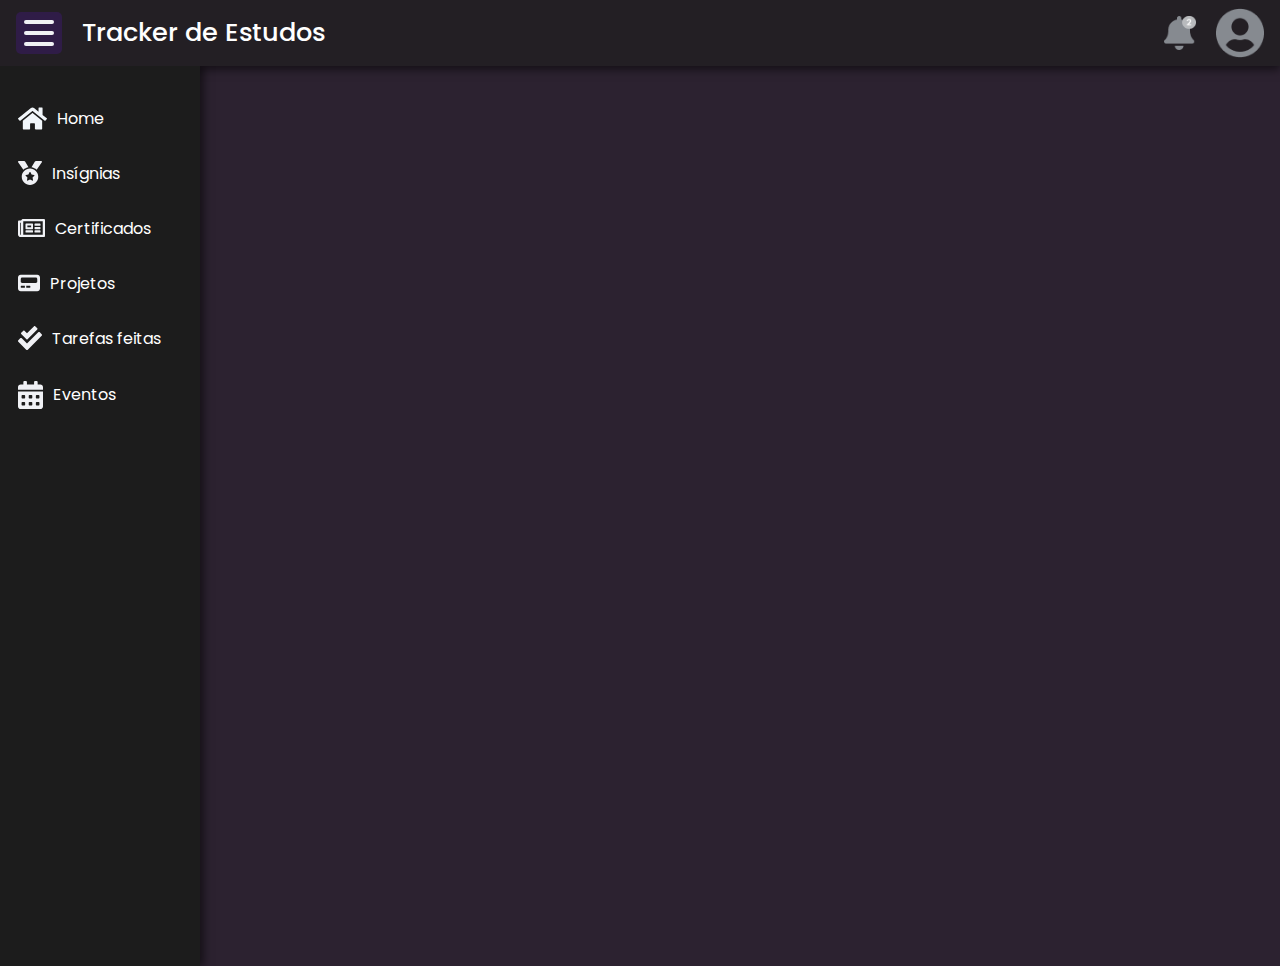
==== index.html @ 803b731a "nav e aside feitos" ====
<!DOCTYPE html>
<html lang="pt-br">

<head>
    <meta charset="UTF-8">
    <meta name="viewport" content="width=device-width, initial-scale=1.0">
    <link rel="stylesheet" href="global.css">
    <link rel="shortcut icon" href="src/assets/img/check-double-solid 1.svg" type="image/x-icon">
    <title>Tracker de Estudos</title>
</head>

<body>
    <header>
        <div class="left">
            <button id="toggleButton"><img src="src/assets/img/menu.svg" alt=""></button>
            <h1>Tracker de Estudos</h1>
        </div>
        <div class="right">
            <img class="notificacao" src="src/assets/img/icon-notificacao.png" alt="sino icon">
            <img class="profile" src="src/assets/img/user-circle-solid 1.png" alt="profile foto">
        </div>

    </header>
    <main>
        <aside class="sidebar">
            <nav>
                <ul>
                    <li><a href="#"><img src="src/assets/img/home-solid 1.svg" alt=""><span>Home</span></a></li>
                    <li><a href="#"><img src="src/assets/img/icon-insignias.svg" alt=""><span>Insígnias</span></a></li>
                    <li><a href="#"><img src="src/assets/img/newspaper-regular 1.svg"
                                alt=""><span>Certificados</span></a></li>
                    <li><a href="#"><img src="src/assets/img/pager-solid 1.svg" alt=""><span>Projetos</span></a></li>
                    <li><a href="#"><img src="src/assets/img/check-double-solid 1.svg" alt=""><span>Tarefas
                                feitas</span></a></li>
                    <li><a href="#"><img src="src/assets/img/calendar-alt-solid 1.svg" alt=""><span>Eventos</span></a>
                    </li>
                </ul>
            </nav>
        </aside>

        <div class="content">

        </div>
    </main>


    <script src="main.js"></script>
</body>

</html>
---- global.css ----
@import url('https://fonts.googleapis.com/css2?family=Poppins:ital,wght@0,100;0,200;0,300;0,400;0,500;0,600;0,700;0,800;0,900;1,100;1,200;1,300;1,400;1,500;1,600;1,700;1,800;1,900&family=Sora:wght@100..800&display=swap');

@import url('style.css');

* {
    margin: 0;
    padding: 0;
    box-sizing: border-box;
}

body {
    display: flex;
    flex-direction: column;
    width: 100%;
    height: 100%;
    color: rgb(255, 255, 255);
    font-family: "Poppins", serif;
    overflow: hidden;
    background-color: rgb(44, 34, 48);
}

main {
    flex: 1;
    overflow-y: auto;
}
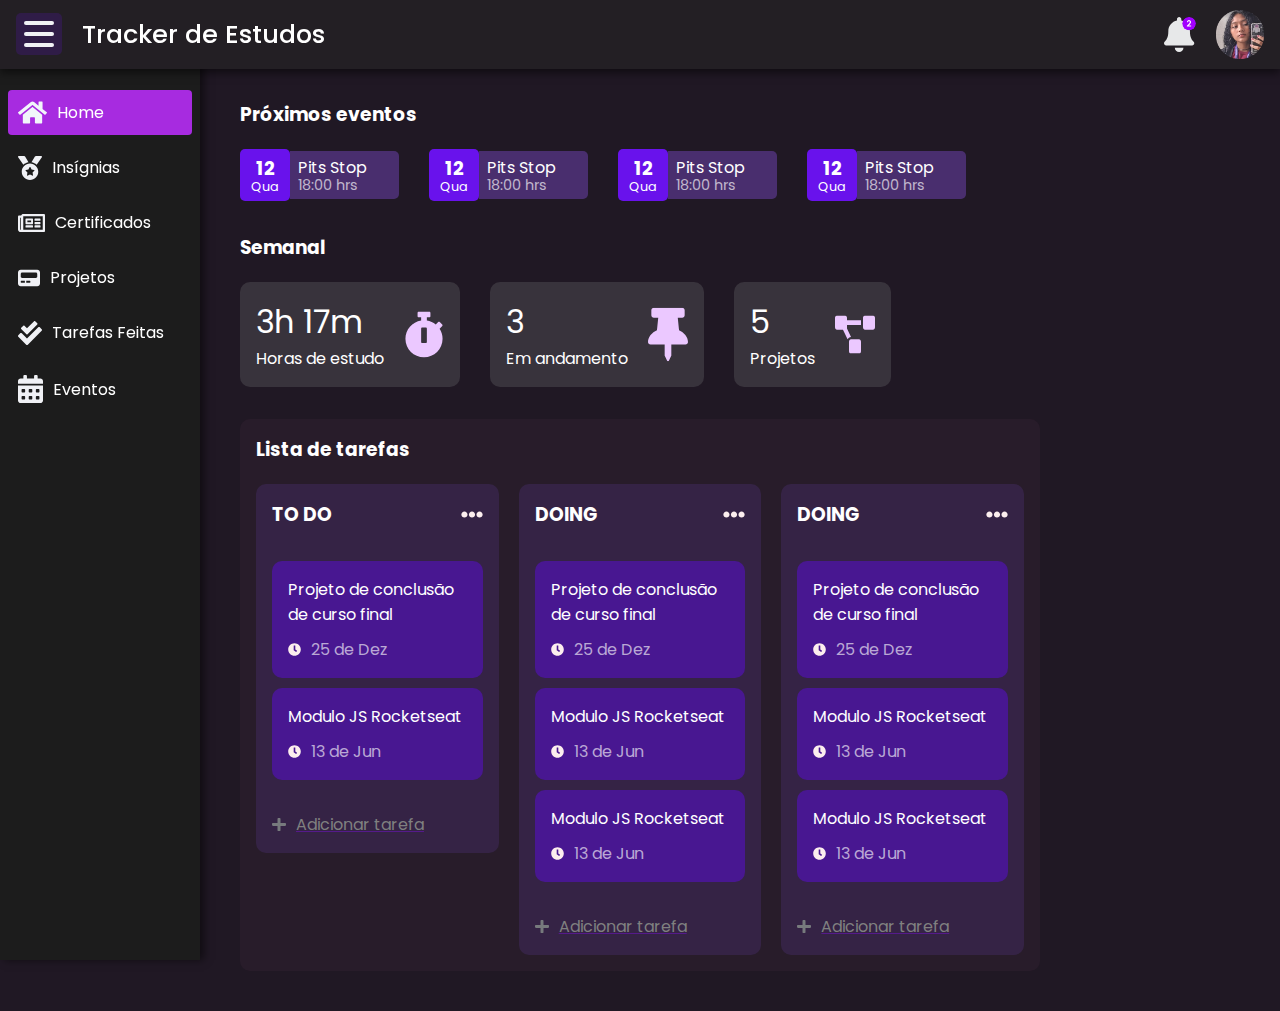
==== commit 23e5cd7c: "Estatico home left feitos" ====
--- a/index.html
+++ b/index.html
@@ -16,29 +16,206 @@
             <h1>Tracker de Estudos</h1>
         </div>
         <div class="right">
-            <img class="notificacao" src="src/assets/img/icon-notificacao.png" alt="sino icon">
-            <img class="profile" src="src/assets/img/user-circle-solid 1.png" alt="profile foto">
+            <img class="notificacao" src="src/assets/img/bell-solid 1.svg" alt="sino icon">
+            <img class="profile" src="src/assets/img/foto-minha.png" alt="profile foto">
         </div>
 
     </header>
     <main>
         <aside class="sidebar">
             <nav>
-                <ul>
-                    <li><a href="#"><img src="src/assets/img/home-solid 1.svg" alt=""><span>Home</span></a></li>
-                    <li><a href="#"><img src="src/assets/img/icon-insignias.svg" alt=""><span>Insígnias</span></a></li>
-                    <li><a href="#"><img src="src/assets/img/newspaper-regular 1.svg"
-                                alt=""><span>Certificados</span></a></li>
-                    <li><a href="#"><img src="src/assets/img/pager-solid 1.svg" alt=""><span>Projetos</span></a></li>
-                    <li><a href="#"><img src="src/assets/img/check-double-solid 1.svg" alt=""><span>Tarefas
-                                feitas</span></a></li>
-                    <li><a href="#"><img src="src/assets/img/calendar-alt-solid 1.svg" alt=""><span>Eventos</span></a>
-                    </li>
-                </ul>
+              <ul>
+                <li><a href="index.html"><img src="src/assets/img/home-solid 1.svg" alt=""><span>Home</span></a></li>
+                <li><a href="src/pages/insignias/insignias.html"><img src="src/assets/img/icon-insignias.svg" alt=""><span>Insígnias</span></a></li>
+                <li><a href="src/pages/certificates/certificados.html"><img src="src/assets/img/newspaper-regular 1.svg" alt=""><span>Certificados</span></a></li>
+                <li><a href="src/pages/projetos/projetos.html"><img src="src/assets/img/pager-solid 1.svg" alt=""><span>Projetos</span></a></li>
+                <li><a href="src/pages/tarefas/tarefas.html"><img src="src/assets/img/check-double-solid 1.svg" alt=""><span>Tarefas Feitas</span></a></li>
+                <li><a href="src/pages/eventos/eventos.html"><img src="src/assets/img/calendar-alt-solid 1.svg" alt=""><span>Eventos</span></a></li>
+              </ul>
             </nav>
-        </aside>
-
-        <div class="content">
+          </aside>
+          
+
+        <div class="container">
+
+            <div class="container_left">
+                <div class="proximos_eventos">
+                    <h3>Próximos eventos</h3>
+                    <div class="proximos_eventos_container">
+                        <div class="proximo_evento">
+                            <div class="data">
+                                <h3>12</h3>
+                                <p class="nome">Qua</p>
+                            </div>
+                            <div class="descricao_evento">
+                                <p class="nome_evento">Pits Stop</p>
+                                <p class="horario">18:00 hrs</p>
+                            </div>
+                        </div>
+                        <div class="proximo_evento">
+                            <div class="data">
+                                <h3>12</h3>
+                                <p class="nome">Qua</p>
+                            </div>
+                            <div class="descricao_evento">
+                                <p class="nome_evento">Pits Stop</p>
+                                <p class="horario">18:00 hrs</p>
+                            </div>
+                        </div>
+                        <div class="proximo_evento">
+                            <div class="data">
+                                <h3>12</h3>
+                                <p class="nome">Qua</p>
+                            </div>
+                            <div class="descricao_evento">
+                                <p class="nome_evento">Pits Stop</p>
+                                <p class="horario">18:00 hrs</p>
+                            </div>
+                        </div>
+                        <div class="proximo_evento">
+                            <div class="data">
+                                <h3>12</h3>
+                                <p class="nome">Qua</p>
+                            </div>
+                            <div class="descricao_evento">
+                                <p class="nome_evento">Pits Stop</p>
+                                <p class="horario">18:00 hrs</p>
+                            </div>
+                        </div>
+                    </div>
+
+                </div>
+                <div class="tracker_semanal">
+                    <h3>Semanal</h3>
+                    <div class="tracker_semanal_container">
+                        <div class="horas_estudo">
+                            <div class="descricao">
+                                <p class="quantidade">3h 17m</p>
+                                <p class="descricao">Horas de estudo</p>
+                            </div>
+                            <img src="src/assets/img/stopwatch-solid 1.svg" alt="">
+                        </div>
+                        <div class="em_andamento">
+                            <div class="descricao">
+                                <p class="quantidade">3</p>
+                                <p class="descricao">Em andamento</p>
+                            </div>
+                            <img src="src/assets/img/thumbtack-solid 1.svg" alt="">
+                        </div>
+                        <div class="projetos">
+                            <div class="descricao">
+                                <p class="quantidade">5</p>
+                                <p class="descricao">Projetos</p>
+                            </div>
+                            <img src="src/assets/img/project-diagram-solid 1.svg" alt="">
+                        </div>
+                    </div>
+                </div>
+                <div class="lista_tarefas">
+                    <h3>Lista de tarefas</h3>
+                    <div class="lista_tarefas_container">
+                        <div class="lista_tarefas_collun">
+                            <div class="barra_superior">
+                                <h3>TO DO</h3>
+                                <img src="src/assets/img/ellipsis-h-solid 1.svg" alt="">
+                            </div>
+                            <div class="to_do_itens">
+                                <div class="to_do_item">
+                                    <p>Projeto de conclusão de curso final</p>
+                                    <div class="tempo">
+                                        <img src="src/assets/img/clock-solid 1.svg" alt="">
+                                        <p class="data">25 de Dez</p>
+                                    </div>
+                                </div>
+                                <div class="to_do_item">
+                                    <p>Modulo JS Rocketseat</p>
+                                    <div class="tempo">
+                                        <img src="src/assets/img/clock-solid 1.svg" alt="">
+                                        <p class="data">13 de Jun</p>
+                                    </div>
+                                </div>
+                            </div>
+                            <div class="barra_inferior">
+                                <a href=""><img src="src/assets/img/plus-solid 1.svg" alt="">
+                                    <p>Adicionar tarefa</p>
+                                </a>
+                            </div>
+                        </div>
+                        <div class="lista_tarefas_collun">
+                            <div class="barra_superior">
+                                <h3>DOING</h3>
+                                <img src="src/assets/img/ellipsis-h-solid 1.svg" alt="">
+                            </div>
+                            <div class="doing_itens">
+                                <div class="doing_item">
+                                    <p>Projeto de conclusão de curso final</p>
+                                    <div class="tempo">
+                                        <img src="src/assets/img/clock-solid 1.svg" alt="">
+                                        <p class="data">25 de Dez</p>
+                                    </div>
+                                </div>
+                                <div class="doing_item">
+                                    <p>Modulo JS Rocketseat</p>
+                                    <div class="tempo">
+                                        <img src="src/assets/img/clock-solid 1.svg" alt="">
+                                        <p class="data">13 de Jun</p>
+                                    </div>
+                                </div>
+                                <div class="doing_item">
+                                    <p>Modulo JS Rocketseat</p>
+                                    <div class="tempo">
+                                        <img src="src/assets/img/clock-solid 1.svg" alt="">
+                                        <p class="data">13 de Jun</p>
+                                    </div>
+                                </div>
+                            </div>
+                            <div class="barra_inferior">
+                                <a href=""><img src="src/assets/img/plus-solid 1.svg" alt="">
+                                    <p>Adicionar tarefa</p>
+                                </a>
+                            </div>
+                        </div>
+                        <div class="lista_tarefas_collun">
+                            <div class="barra_superior">
+                                <h3>DOING</h3>
+                                <img src="src/assets/img/ellipsis-h-solid 1.svg" alt="">
+                            </div>
+                            <div class="done_itens">
+                                <div class="done_item">
+                                    <p>Projeto de conclusão de curso final</p>
+                                    <div class="tempo">
+                                        <img src="src/assets/img/clock-solid 1.svg" alt="">
+                                        <p class="data">25 de Dez</p>
+                                    </div>
+                                </div>
+                                <div class="done_item">
+                                    <p>Modulo JS Rocketseat</p>
+                                    <div class="tempo">
+                                        <img src="src/assets/img/clock-solid 1.svg" alt="">
+                                        <p class="data">13 de Jun</p>
+                                    </div>
+                                </div>
+                                <div class="done_item">
+                                    <p>Modulo JS Rocketseat</p>
+                                    <div class="tempo">
+                                        <img src="src/assets/img/clock-solid 1.svg" alt="">
+                                        <p class="data">13 de Jun</p>
+                                    </div>
+                                </div>
+                            </div>
+                            <div class="barra_inferior">
+                                <a href=""><img src="src/assets/img/plus-solid 1.svg" alt="">
+                                    <p>Adicionar tarefa</p>
+                                </a>
+                            </div>
+                        </div>
+                    </div>
+                </div>
+            </div>
+
+            <div class="container_right">
+
+            </div>
 
         </div>
     </main>
--- a/global.css
+++ b/global.css
@@ -15,11 +15,30 @@
     height: 100%;
     color: rgb(255, 255, 255);
     font-family: "Poppins", serif;
-    overflow: hidden;
-    background-color: rgb(44, 34, 48);
+    overflow-x: hidden;
+    background-color: rgb(32, 24, 36);
 }
 
 main {
-    flex: 1;
+    display: flex;
     overflow-y: auto;
+}
+
+
+::-webkit-scrollbar {
+    width: 12px;
+    height: 12px;
+}
+
+::-webkit-scrollbar-track {
+    background: #8910c97b;
+    border-radius: 10px;
+}
+
+/* Personaliza o "thumb" (botão) da barra de rolagem */
+::-webkit-scrollbar-thumb {
+    background: #663d84a3;
+    /* Cor do botão */
+    border-radius: 10px;
+    /* Arredondar os cantos do botão */
 }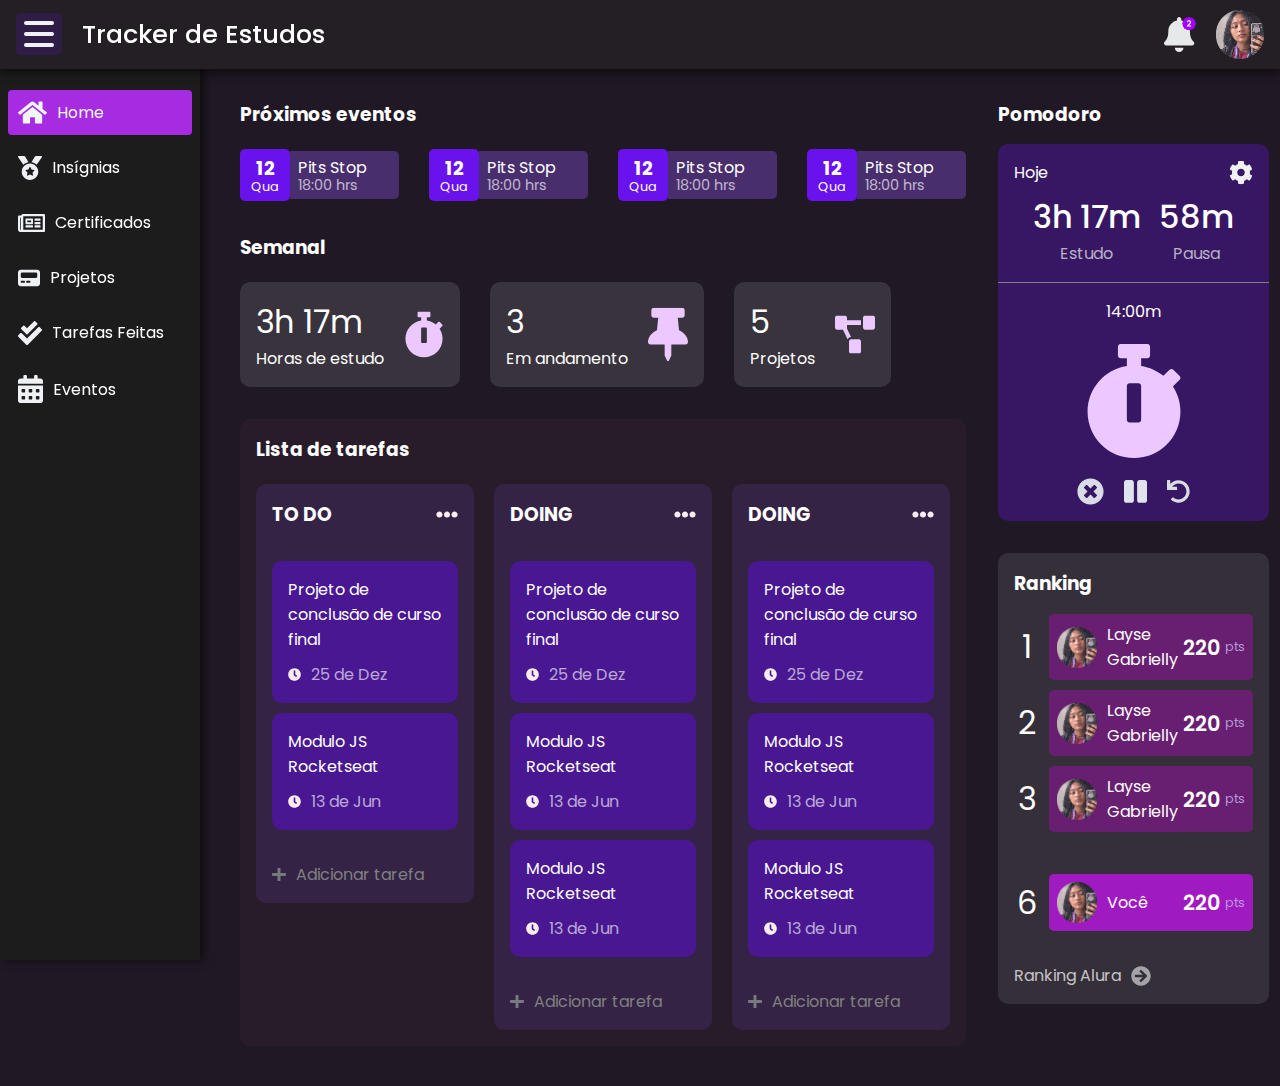
==== commit e84e8140: "vou mudar todo o estilo" ====
--- a/index.html
+++ b/index.html
@@ -24,17 +24,23 @@
     <main>
         <aside class="sidebar">
             <nav>
-              <ul>
-                <li><a href="index.html"><img src="src/assets/img/home-solid 1.svg" alt=""><span>Home</span></a></li>
-                <li><a href="src/pages/insignias/insignias.html"><img src="src/assets/img/icon-insignias.svg" alt=""><span>Insígnias</span></a></li>
-                <li><a href="src/pages/certificates/certificados.html"><img src="src/assets/img/newspaper-regular 1.svg" alt=""><span>Certificados</span></a></li>
-                <li><a href="src/pages/projetos/projetos.html"><img src="src/assets/img/pager-solid 1.svg" alt=""><span>Projetos</span></a></li>
-                <li><a href="src/pages/tarefas/tarefas.html"><img src="src/assets/img/check-double-solid 1.svg" alt=""><span>Tarefas Feitas</span></a></li>
-                <li><a href="src/pages/eventos/eventos.html"><img src="src/assets/img/calendar-alt-solid 1.svg" alt=""><span>Eventos</span></a></li>
-              </ul>
+                <ul>
+                    <li><a href="index.html"><img src="src/assets/img/home-solid 1.svg" alt=""><span>Home</span></a>
+                    </li>
+                    <li><a href="src/pages/insignias/insignias.html"><img src="src/assets/img/icon-insignias.svg"
+                                alt=""><span>Insígnias</span></a></li>
+                    <li><a href="src/pages/certificates/certificados.html"><img
+                                src="src/assets/img/newspaper-regular 1.svg" alt=""><span>Certificados</span></a></li>
+                    <li><a href="src/pages/projects/projetos.html"><img src="src/assets/img/pager-solid 1.svg"
+                                alt=""><span>Projetos</span></a></li>
+                    <li><a href="src/pages/tarefas/tarefas.html"><img src="src/assets/img/check-double-solid 1.svg"
+                                alt=""><span>Tarefas Feitas</span></a></li>
+                    <li><a href="src/pages/eventos/eventos.html"><img src="src/assets/img/calendar-alt-solid 1.svg"
+                                alt=""><span>Eventos</span></a></li>
+                </ul>
             </nav>
-          </aside>
-          
+        </aside>
+
 
         <div class="container">
 
@@ -214,7 +220,93 @@
             </div>
 
             <div class="container_right">
-
+                <div class="pomodoro">
+                    <h3>Pomodoro</h3>
+                    <div class="pomodoro_container">
+                        <div class="pomodoro_estatisticas">
+                            <div class="pomodoro_estatisticas_barra">
+                                <p>Hoje</p>
+                                <img src="src/assets/img/cog-solid 1.svg" alt="">
+                            </div>
+                            <div class="numeros">
+                                <div class="estudo">
+                                    <p>3h 17m</p>
+                                    <p>Estudo</p>
+                                </div>
+                                <div class="pausa">
+                                    <p>58m</p>
+                                    <p>Pausa</p>
+                                </div>
+                            </div>
+                        </div>
+                        <div class="pomodoro_cronometro">
+                            <p>14:00m</p>
+                            <img class="pomodoro_cronometro_img" src="src/assets/img/stopwatch-solid 1.svg" alt="">
+                            <div class="pomodoro_cronometro_controles">
+                                <img src="src/assets/img/stop.svg" alt="">
+                                <img src="src/assets/img/pause-solid 1.svg" alt="">
+                                <img src="src/assets/img/undo-solid 1.svg" alt="">
+                            </div>
+                        </div>
+                    </div>
+                </div>
+
+                <div class="ranking">
+                    <h3>Ranking</h3>
+                    <div class="ranking_itens">
+                        <div class="ranking_item">
+                            <p class="colocacao">1</p>
+                            <div class="ranking_item_descricao">
+                                <div class="ranking_item_descricao_perfil">
+                                    <img src="src/assets/img/foto-minha.png" alt="">
+                                    <p>Layse Gabrielly</p>
+                                </div>
+                                <div class="pontuacao">
+                                    <p class="pontos">220 </p><span>pts</span>
+                                </div>
+                            </div>
+                        </div>
+                        <div class="ranking_item">
+                            <p class="colocacao">2</p>
+                            <div class="ranking_item_descricao">
+                                <div class="ranking_item_descricao_perfil">
+                                    <img src="src/assets/img/foto-minha.png" alt="">
+                                    <p>Layse Gabrielly</p>
+                                </div>
+                                <div class="pontuacao">
+                                    <p class="pontos">220 </p><span>pts</span>
+                                </div>
+                            </div>
+                        </div>
+                        <div class="ranking_item">
+                            <p class="colocacao">3</p>
+                            <div class="ranking_item_descricao">
+                                <div class="ranking_item_descricao_perfil">
+                                    <img src="src/assets/img/foto-minha.png" alt="">
+                                    <p>Layse Gabrielly</p>
+                                </div>
+                                <div class="pontuacao">
+                                    <p class="pontos">220 </p><span>pts</span>
+                                </div>
+                            </div>
+                        </div>
+
+                        <div class="ranking_item ranking_pessoal">
+                            <p class="colocacao">6</p>
+                            <div class="ranking_item_descricao">
+                                <div class="ranking_item_descricao_perfil">
+                                    <img src="src/assets/img/foto-minha.png" alt="">
+                                    <p>Você</p>
+                                </div>
+                                <div class="pontuacao">
+                                    <p class="pontos">220 </p><span>pts</span>
+                                </div>
+                            </div>
+                        </div>
+                    </div>
+
+                    <a class="ranking_outro" href="">Ranking Alura <img src="src/assets/img/arrow-circle-right-solid 1.svg" alt=""></a>
+                </div>
             </div>
 
         </div>
--- a/global.css
+++ b/global.css
@@ -17,10 +17,13 @@
     font-family: "Poppins", serif;
     overflow-x: hidden;
     background-color: rgb(32, 24, 36);
+
+    a {
+        text-decoration: none;
+    }
 }
 
 main {
-    display: flex;
     overflow-y: auto;
 }
 
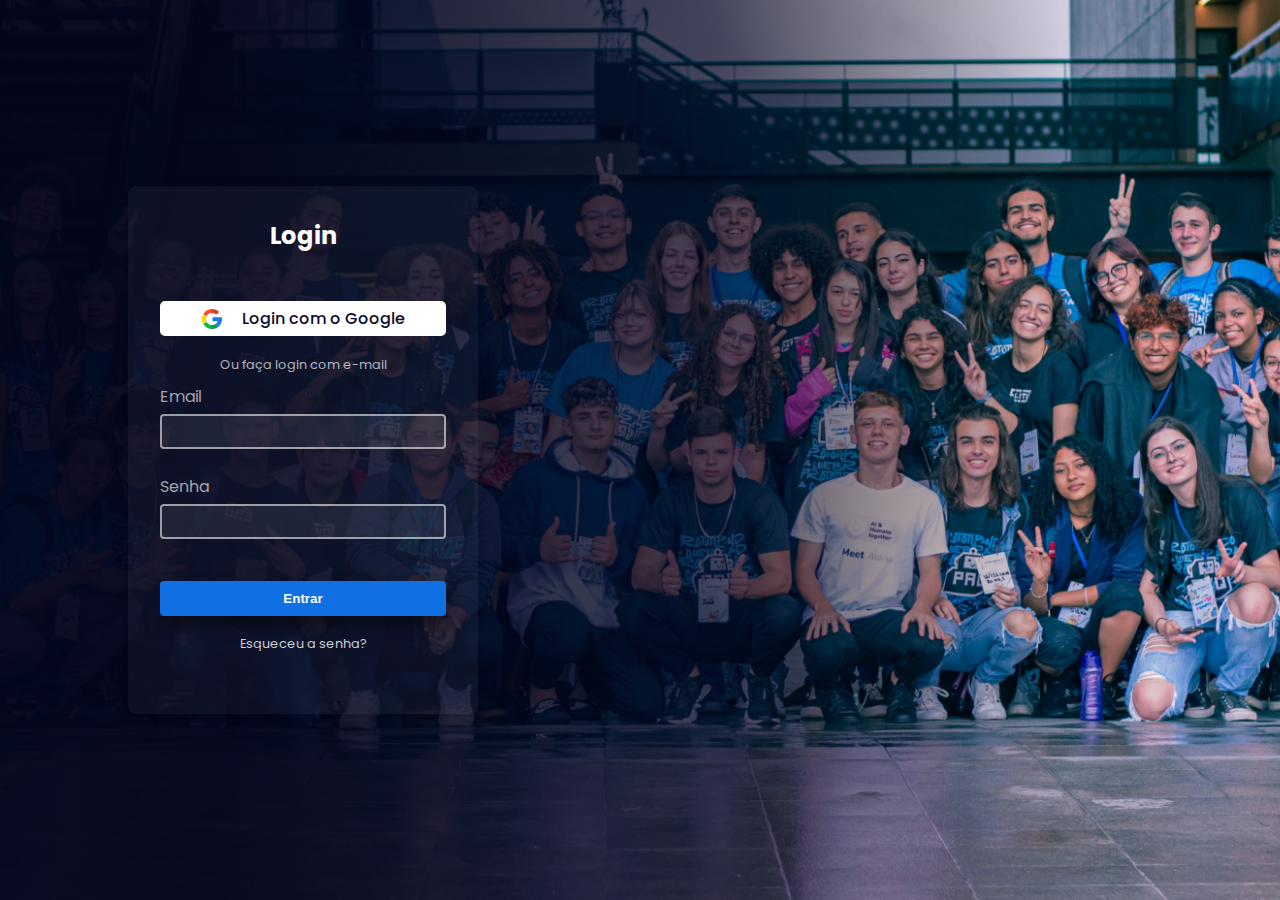
==== commit 81c9560d: "Página de login feita" ====
--- a/index.html
+++ b/index.html
@@ -10,310 +10,28 @@
 </head>
 
 <body>
-    <header>
-        <div class="left">
-            <button id="toggleButton"><img src="src/assets/img/menu.svg" alt=""></button>
-            <h1>Tracker de Estudos</h1>
-        </div>
-        <div class="right">
-            <img class="notificacao" src="src/assets/img/bell-solid 1.svg" alt="sino icon">
-            <img class="profile" src="src/assets/img/foto-minha.png" alt="profile foto">
-        </div>
-
-    </header>
-    <main>
-        <aside class="sidebar">
-            <nav>
-                <ul>
-                    <li><a href="index.html"><img src="src/assets/img/home-solid 1.svg" alt=""><span>Home</span></a>
-                    </li>
-                    <li><a href="src/pages/insignias/insignias.html"><img src="src/assets/img/icon-insignias.svg"
-                                alt=""><span>Insígnias</span></a></li>
-                    <li><a href="src/pages/certificates/certificados.html"><img
-                                src="src/assets/img/newspaper-regular 1.svg" alt=""><span>Certificados</span></a></li>
-                    <li><a href="src/pages/projects/projetos.html"><img src="src/assets/img/pager-solid 1.svg"
-                                alt=""><span>Projetos</span></a></li>
-                    <li><a href="src/pages/tarefas/tarefas.html"><img src="src/assets/img/check-double-solid 1.svg"
-                                alt=""><span>Tarefas Feitas</span></a></li>
-                    <li><a href="src/pages/eventos/eventos.html"><img src="src/assets/img/calendar-alt-solid 1.svg"
-                                alt=""><span>Eventos</span></a></li>
-                </ul>
-            </nav>
-        </aside>
-
-
-        <div class="container">
-
-            <div class="container_left">
-                <div class="proximos_eventos">
-                    <h3>Próximos eventos</h3>
-                    <div class="proximos_eventos_container">
-                        <div class="proximo_evento">
-                            <div class="data">
-                                <h3>12</h3>
-                                <p class="nome">Qua</p>
-                            </div>
-                            <div class="descricao_evento">
-                                <p class="nome_evento">Pits Stop</p>
-                                <p class="horario">18:00 hrs</p>
-                            </div>
-                        </div>
-                        <div class="proximo_evento">
-                            <div class="data">
-                                <h3>12</h3>
-                                <p class="nome">Qua</p>
-                            </div>
-                            <div class="descricao_evento">
-                                <p class="nome_evento">Pits Stop</p>
-                                <p class="horario">18:00 hrs</p>
-                            </div>
-                        </div>
-                        <div class="proximo_evento">
-                            <div class="data">
-                                <h3>12</h3>
-                                <p class="nome">Qua</p>
-                            </div>
-                            <div class="descricao_evento">
-                                <p class="nome_evento">Pits Stop</p>
-                                <p class="horario">18:00 hrs</p>
-                            </div>
-                        </div>
-                        <div class="proximo_evento">
-                            <div class="data">
-                                <h3>12</h3>
-                                <p class="nome">Qua</p>
-                            </div>
-                            <div class="descricao_evento">
-                                <p class="nome_evento">Pits Stop</p>
-                                <p class="horario">18:00 hrs</p>
-                            </div>
-                        </div>
-                    </div>
-
-                </div>
-                <div class="tracker_semanal">
-                    <h3>Semanal</h3>
-                    <div class="tracker_semanal_container">
-                        <div class="horas_estudo">
-                            <div class="descricao">
-                                <p class="quantidade">3h 17m</p>
-                                <p class="descricao">Horas de estudo</p>
-                            </div>
-                            <img src="src/assets/img/stopwatch-solid 1.svg" alt="">
-                        </div>
-                        <div class="em_andamento">
-                            <div class="descricao">
-                                <p class="quantidade">3</p>
-                                <p class="descricao">Em andamento</p>
-                            </div>
-                            <img src="src/assets/img/thumbtack-solid 1.svg" alt="">
-                        </div>
-                        <div class="projetos">
-                            <div class="descricao">
-                                <p class="quantidade">5</p>
-                                <p class="descricao">Projetos</p>
-                            </div>
-                            <img src="src/assets/img/project-diagram-solid 1.svg" alt="">
-                        </div>
-                    </div>
-                </div>
-                <div class="lista_tarefas">
-                    <h3>Lista de tarefas</h3>
-                    <div class="lista_tarefas_container">
-                        <div class="lista_tarefas_collun">
-                            <div class="barra_superior">
-                                <h3>TO DO</h3>
-                                <img src="src/assets/img/ellipsis-h-solid 1.svg" alt="">
-                            </div>
-                            <div class="to_do_itens">
-                                <div class="to_do_item">
-                                    <p>Projeto de conclusão de curso final</p>
-                                    <div class="tempo">
-                                        <img src="src/assets/img/clock-solid 1.svg" alt="">
-                                        <p class="data">25 de Dez</p>
-                                    </div>
-                                </div>
-                                <div class="to_do_item">
-                                    <p>Modulo JS Rocketseat</p>
-                                    <div class="tempo">
-                                        <img src="src/assets/img/clock-solid 1.svg" alt="">
-                                        <p class="data">13 de Jun</p>
-                                    </div>
-                                </div>
-                            </div>
-                            <div class="barra_inferior">
-                                <a href=""><img src="src/assets/img/plus-solid 1.svg" alt="">
-                                    <p>Adicionar tarefa</p>
-                                </a>
-                            </div>
-                        </div>
-                        <div class="lista_tarefas_collun">
-                            <div class="barra_superior">
-                                <h3>DOING</h3>
-                                <img src="src/assets/img/ellipsis-h-solid 1.svg" alt="">
-                            </div>
-                            <div class="doing_itens">
-                                <div class="doing_item">
-                                    <p>Projeto de conclusão de curso final</p>
-                                    <div class="tempo">
-                                        <img src="src/assets/img/clock-solid 1.svg" alt="">
-                                        <p class="data">25 de Dez</p>
-                                    </div>
-                                </div>
-                                <div class="doing_item">
-                                    <p>Modulo JS Rocketseat</p>
-                                    <div class="tempo">
-                                        <img src="src/assets/img/clock-solid 1.svg" alt="">
-                                        <p class="data">13 de Jun</p>
-                                    </div>
-                                </div>
-                                <div class="doing_item">
-                                    <p>Modulo JS Rocketseat</p>
-                                    <div class="tempo">
-                                        <img src="src/assets/img/clock-solid 1.svg" alt="">
-                                        <p class="data">13 de Jun</p>
-                                    </div>
-                                </div>
-                            </div>
-                            <div class="barra_inferior">
-                                <a href=""><img src="src/assets/img/plus-solid 1.svg" alt="">
-                                    <p>Adicionar tarefa</p>
-                                </a>
-                            </div>
-                        </div>
-                        <div class="lista_tarefas_collun">
-                            <div class="barra_superior">
-                                <h3>DOING</h3>
-                                <img src="src/assets/img/ellipsis-h-solid 1.svg" alt="">
-                            </div>
-                            <div class="done_itens">
-                                <div class="done_item">
-                                    <p>Projeto de conclusão de curso final</p>
-                                    <div class="tempo">
-                                        <img src="src/assets/img/clock-solid 1.svg" alt="">
-                                        <p class="data">25 de Dez</p>
-                                    </div>
-                                </div>
-                                <div class="done_item">
-                                    <p>Modulo JS Rocketseat</p>
-                                    <div class="tempo">
-                                        <img src="src/assets/img/clock-solid 1.svg" alt="">
-                                        <p class="data">13 de Jun</p>
-                                    </div>
-                                </div>
-                                <div class="done_item">
-                                    <p>Modulo JS Rocketseat</p>
-                                    <div class="tempo">
-                                        <img src="src/assets/img/clock-solid 1.svg" alt="">
-                                        <p class="data">13 de Jun</p>
-                                    </div>
-                                </div>
-                            </div>
-                            <div class="barra_inferior">
-                                <a href=""><img src="src/assets/img/plus-solid 1.svg" alt="">
-                                    <p>Adicionar tarefa</p>
-                                </a>
-                            </div>
-                        </div>
-                    </div>
-                </div>
-            </div>
-
-            <div class="container_right">
-                <div class="pomodoro">
-                    <h3>Pomodoro</h3>
-                    <div class="pomodoro_container">
-                        <div class="pomodoro_estatisticas">
-                            <div class="pomodoro_estatisticas_barra">
-                                <p>Hoje</p>
-                                <img src="src/assets/img/cog-solid 1.svg" alt="">
-                            </div>
-                            <div class="numeros">
-                                <div class="estudo">
-                                    <p>3h 17m</p>
-                                    <p>Estudo</p>
-                                </div>
-                                <div class="pausa">
-                                    <p>58m</p>
-                                    <p>Pausa</p>
-                                </div>
-                            </div>
-                        </div>
-                        <div class="pomodoro_cronometro">
-                            <p>14:00m</p>
-                            <img class="pomodoro_cronometro_img" src="src/assets/img/stopwatch-solid 1.svg" alt="">
-                            <div class="pomodoro_cronometro_controles">
-                                <img src="src/assets/img/stop.svg" alt="">
-                                <img src="src/assets/img/pause-solid 1.svg" alt="">
-                                <img src="src/assets/img/undo-solid 1.svg" alt="">
-                            </div>
-                        </div>
-                    </div>
-                </div>
-
-                <div class="ranking">
-                    <h3>Ranking</h3>
-                    <div class="ranking_itens">
-                        <div class="ranking_item">
-                            <p class="colocacao">1</p>
-                            <div class="ranking_item_descricao">
-                                <div class="ranking_item_descricao_perfil">
-                                    <img src="src/assets/img/foto-minha.png" alt="">
-                                    <p>Layse Gabrielly</p>
-                                </div>
-                                <div class="pontuacao">
-                                    <p class="pontos">220 </p><span>pts</span>
-                                </div>
-                            </div>
-                        </div>
-                        <div class="ranking_item">
-                            <p class="colocacao">2</p>
-                            <div class="ranking_item_descricao">
-                                <div class="ranking_item_descricao_perfil">
-                                    <img src="src/assets/img/foto-minha.png" alt="">
-                                    <p>Layse Gabrielly</p>
-                                </div>
-                                <div class="pontuacao">
-                                    <p class="pontos">220 </p><span>pts</span>
-                                </div>
-                            </div>
-                        </div>
-                        <div class="ranking_item">
-                            <p class="colocacao">3</p>
-                            <div class="ranking_item_descricao">
-                                <div class="ranking_item_descricao_perfil">
-                                    <img src="src/assets/img/foto-minha.png" alt="">
-                                    <p>Layse Gabrielly</p>
-                                </div>
-                                <div class="pontuacao">
-                                    <p class="pontos">220 </p><span>pts</span>
-                                </div>
-                            </div>
-                        </div>
-
-                        <div class="ranking_item ranking_pessoal">
-                            <p class="colocacao">6</p>
-                            <div class="ranking_item_descricao">
-                                <div class="ranking_item_descricao_perfil">
-                                    <img src="src/assets/img/foto-minha.png" alt="">
-                                    <p>Você</p>
-                                </div>
-                                <div class="pontuacao">
-                                    <p class="pontos">220 </p><span>pts</span>
-                                </div>
-                            </div>
-                        </div>
-                    </div>
-
-                    <a class="ranking_outro" href="">Ranking Alura <img src="src/assets/img/arrow-circle-right-solid 1.svg" alt=""></a>
-                </div>
-            </div>
-
-        </div>
+   
+    <main class="container_geral">
+        
+        <div class="login-container">
+            <form id="loginForm">
+              <h2>Login</h2>
+              <a href="" class="login_google"> <img src="src/assets/img/google.png" alt=""><span>Login com o Google</span></a>
+              <p class="alternativa">Ou faça login com e-mail</p>
+              <label for="email">Email</label>
+              <input type="email" id="email" name="email" required>
+        
+              <label for="password">Senha</label>
+              <input type="password" id="password" name="password" required>
+        
+              <button type="submit">Entrar</button>
+              <a href="" class="esqueceu_senha">Esqueceu a senha?</a>
+              <p id="errorMessage" class="error-message"></p>
+            </form>
+          </div><a href="src/adm/pages/home/home_adm.html"></a>
     </main>
 
-
-    <script src="main.js"></script>
+    <script src="login.js"></script>
 </body>
 
 </html>